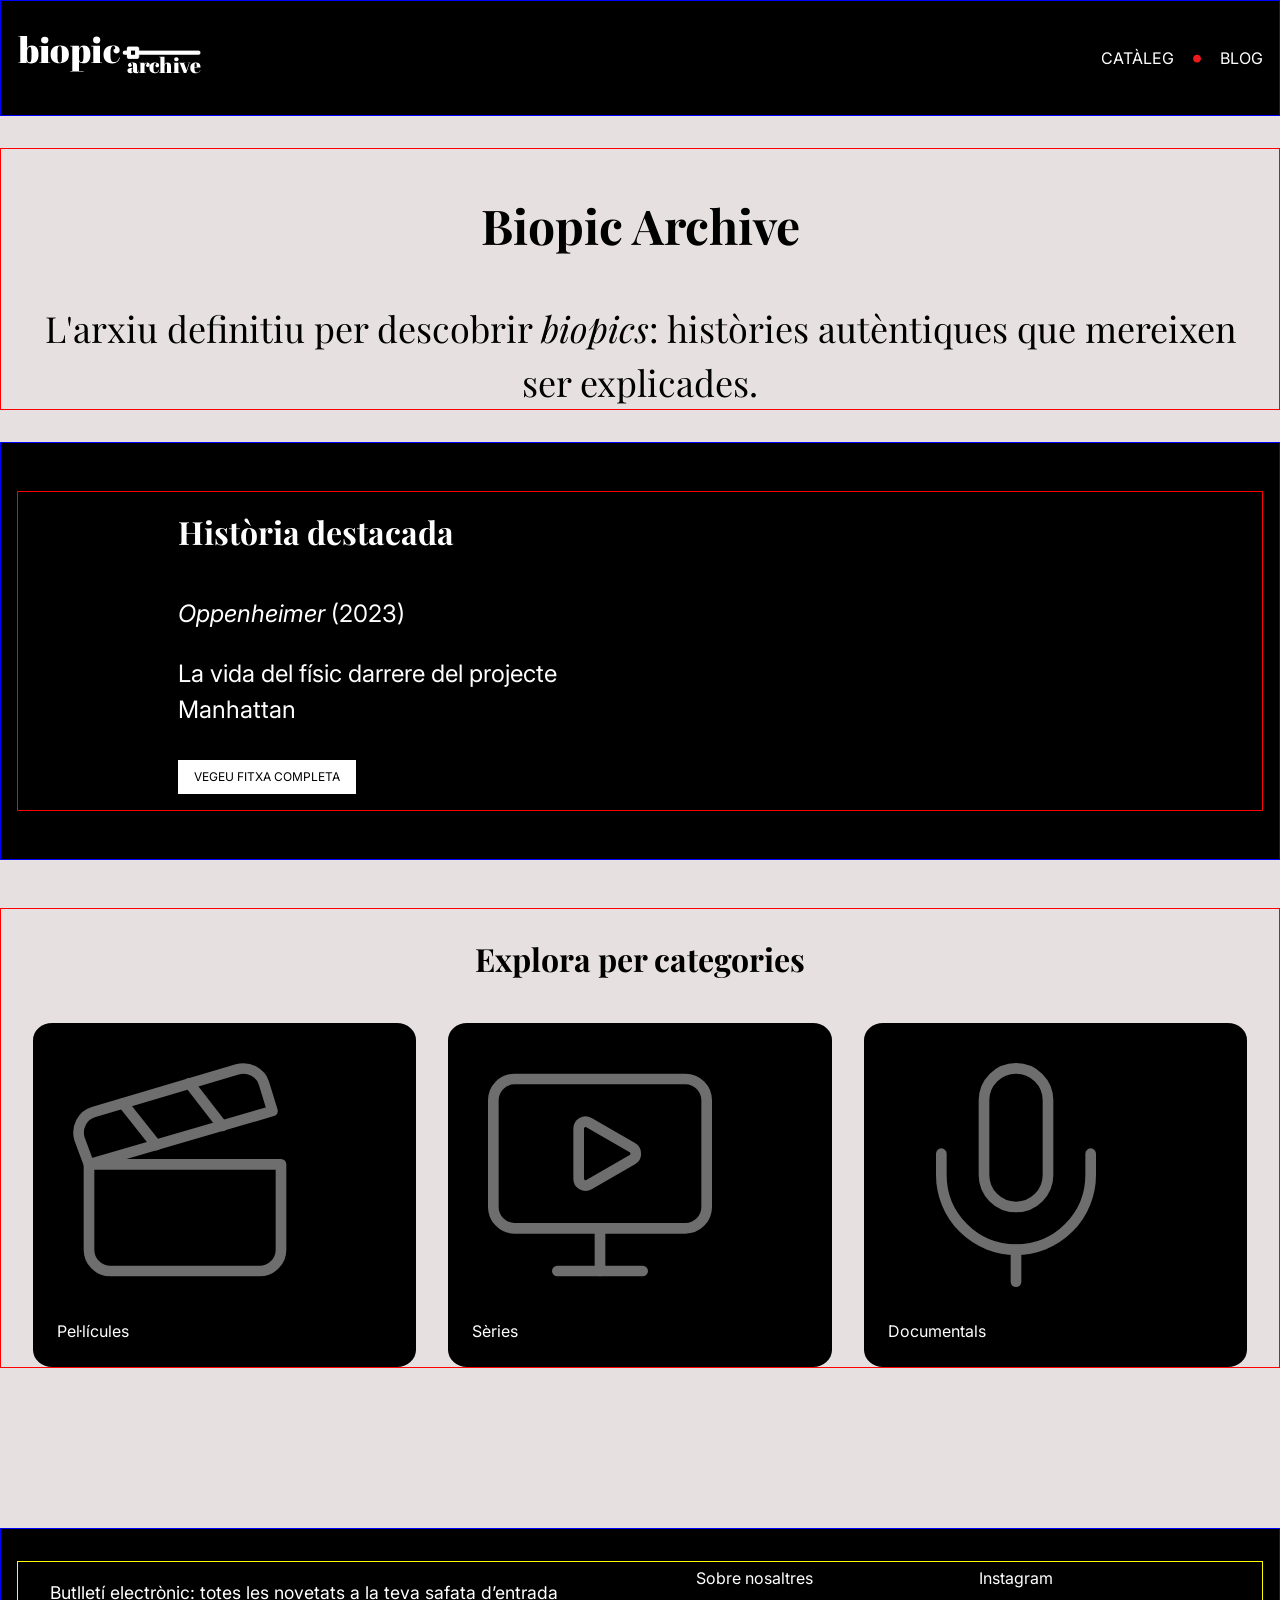
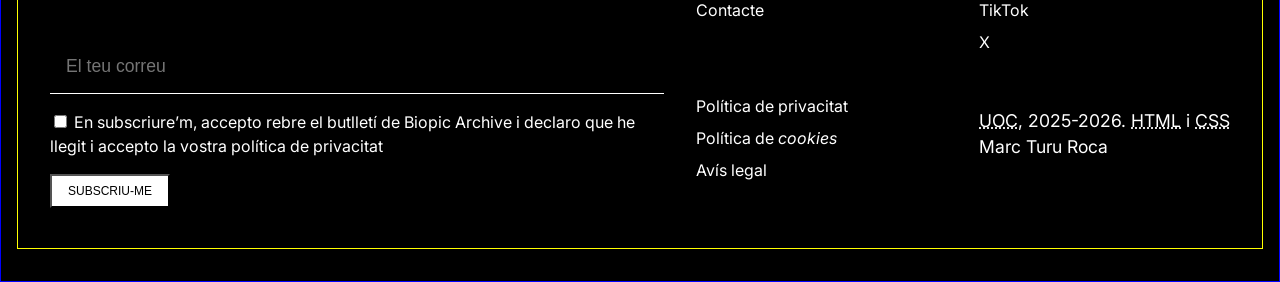
==== index.html @ 75874d53 "General styles & index.html 95% (+ adapted)" ====
<!DOCTYPE html>
<html lang="ca">
<head>
    <meta charset="UTF-8">
    <meta name="viewport" content="width=device-width, initial-scale=1.0">
    <meta name="description" content="Pàgina d'inici del projecte Descobrir.">
    <link rel="icon" type="image/png" href="img/favicon.png">
    <title>Biopic Archive - Index</title>

    <!-- Estils -->
    <link rel="stylesheet" href="css/estils.css">

    <!-- Fonts -->
    <link rel="preconnect" href="https://fonts.googleapis.com">
    <link rel="preconnect" href="https://fonts.gstatic.com" crossorigin>
    <link href="https://fonts.googleapis.com/css2?family=Inter:wght@400;700&family=Playfair+Display:wght@400;700&display=swap" rel="stylesheet">
</head>

<body class="index">
    
    <header class="site-header full-width">
        <div class="header-inner inner-wide">
            <a href="index.html" class="logo">
                <img src="img/logo-biopic-archive.svg" alt="Biopic Archive">
            </a>

            <nav class="main-nav">
                <ul>
                    <li><a href="cataleg.html">CATÀLEG</a></li>
                    <li><a href="blog.html">BLOG</a></li>
                </ul>
            </nav>
        </div>
    </header>

    <main>
        <section class="hero">
            <div class="inner">
                <h1>Biopic Archive</h1>
                <p class="hero-tagline"> L'arxiu definitiu per descobrir <i lang="en">biopics</i>: històries autèntiques que mereixen ser
                explicades.</p>
            </div>

        </section>

        <section class="featured-story full-width">
            <div class="featured-inner inner">
                <div class="featured-content">
                    <h2>Història destacada</h2>
                    <h3><cite>Oppenheimer</cite> (2023)</a></h3>
                    <p>La vida del físic darrere del projecte Manhattan</p>
                    <a href="" class="btn btn-white">VEGEU FITXA COMPLETA</a>
                </div>

                <div class="featured-media">
                    <iframe 
                        src="https://www.youtube.com/embed/bK6ldnjE3Y0?si=9AAUDyt5FOjlXlLU" 
                        title="YouTube video player" 
                        allow="accelerometer; autoplay; clipboard-write; encrypted-media; gyroscope; picture-in-picture; web-share" 
                        referrerpolicy="strict-origin-when-cross-origin" 
                        allowfullscreen>
                    </iframe>
                </div>
            </div>
        </section>

        <section class="categories">
            <div class="inner">
                <h2>Explora per categories</h2>

                <div class="categories-grid">
                    <div class="category-card">
                        <img src="img/icon-films.svg" alt="Icona Pel·lícules">
                        <a href="cataleg.html#films">Pel·lícules</a>
                    </div>
                    <div class="category-card">
                        <img src="img/icon-series.svg" alt="Icona Sèries">
                        <a href="cataleg.html#series">Sèries</a>
                    </div>
                    <div class="category-card">
                        <img src="img/icon-docs.svg" alt="Icona Documentals">
                        <a href="cataleg.html#documentals">Documentals</a>
                    </div>
                </div>
            </div>
        </section>
    </main>

    <footer class="site-footer full-width">
        <div class="footer-inner inner">
            <section class="newsletter">
                <p>Butlletí electrònic: totes les novetats a la teva safata d’entrada</p>
                
                <form action="#" method="post">
                    <label for="email" class="visually-hidden"></label>
                    <input type="email" id="email" name="email" placeholder="El teu correu">
                
                    <label class="privacy">
                        <input type="checkbox" required>
                        En subscriure’m, accepto rebre el butlletí de Biopic Archive i declaro que he llegit i accepto la vostra
                        <a href="">política de privacitat</a>
                    </label>
                    
                    <button type="submit" class="btn btn-white">SUBSCRIU-ME</button>
                </form>
            </section>

            <section class="footer-grid">
                <div class="footer-block">
                    <ul>
                        <li><a href="">Sobre nosaltres</a></li>
                        <li><a href="">Contacte</a></li>
                    </ul>
                </div>
                <div class="footer-block">
                    <ul>
                        <li><a href="">Política de privacitat</a></li>
                        <li><a href="">Política de <i lang="en">cookies</i></a></li>
                        <li><a href="">Avís legal</a></li>
                    </ul>
                </div>
                <div class="footer-block">
                    <ul>
                        <li><a href="">Instagram</a></li>
                        <li><a href="">TikTok</a></li>
                        <li><a href="">X</a></li>
                    </ul>
                </div>
                <div class="footer-block footer-credits">
                    <p>
                        <a href="https://www.uoc.edu/" target="_blank"> <abbr title="Universitat Oberta de Catalunya">UOC</abbr></a>, 2025-2026.
                            <abbr title="HyperText Markup Language">HTML</abbr> i <abbr title="Cascading Style Sheets">CSS</abbr>
                        </a><br>
                        Marc Turu Roca
                    </p> 
                </div>
            </section>
        </div>
    </footer>

</body>

</html>
---- css/estils.css ----
/* ----- Configuracions globals  ----- */
*,
*::before,
*::after {
    box-sizing: border-box;
}

/* Custom properties per les variables (amb noms descriptius en comptes de colors) */
:root {
    --color-principal: #000000;
    --color-textos-i-enllaços-sobre-fons-negre: #ffffff;
    --color-fons-body: #e7e0e0;
    --color-fons-textos-fitxa-i-figura-retratada: #c9c9c9;
    --color-hover-enllaços-header-i-footer: #ed1c1c;

    --font-family-playfair: 'Playfair Display', serif; /* Titulars i text de la primera secció d’index.html. */
    --font-family-inter: 'Inter', sans-serif; /* Resta de textos de les pàgines. */

    --font-weight-textos-regulars: 400;
    --font-weight-textos-negreta: 700;
}

/* ----- Redefinició d'etiquetes generals ja definides per HTML5 ----- */
body {
    margin: 0;
    padding: 0;
    font-weight: var(--font-weight-textos-regulars);
    font-family: var(--font-family-inter);
    color: var(--color-principal);
    background-color: var(--color-fons-body);
}

abbr {
    cursor: help;
}

h1 {
    font-size: 2rem;
}

h2 {
    font-size: 1.5rem;
}

h3 {
    font-size: 1rem;
    font-weight: var(--font-weight-textos-regulars);
}

h4 {
    font-size: 1rem;
}

p {
    font-size: 1.1rem;
}

/* ----- Contenidors i estils comuns (ja siguin dels 4 arxius o dels 3 - index.html ----- */
.full-width {
    border: 1px solid blue;
    width: 100%;
    line-height: 1.5;
}

.inner {
    border: 1px solid red;
    width: 100%;
    margin-right: auto;
    margin-left: auto;
    padding-right: 1rem;
    padding-left: 1rem;
    max-width: 1000px;
    line-height: 1.5;
}

.site-header {
    background-color: var(--color-principal);
    padding: 2rem 1rem;
}

.header-inner {
    display: flex;
    flex-direction: column;
    align-items: flex-start;
    padding: 0;
    margin: 0;
    gap: 0;
}

.main-nav ul {
    list-style: none;
    margin: 0;
    padding: 0;
    display: flex;
    gap: 0;
}

.main-nav ul li {
    position: relative;
    display: flex;
    align-items: center;
}

.main-nav ul li:not(:last-child)::after {
    content: "·";
    display: inline-block;
    color: var(--color-hover-enllaços-header-i-footer);
    font-size: 4rem;
    line-height: 0.75;
    margin: 0 1rem;

}

.site-footer {
    background-color: var(--color-principal);
    color: var(--color-textos-i-enllaços-sobre-fons-negre);
    padding: 2rem 1rem;
}

.footer-inner {
    display: grid;
    gap: 2rem;
}

.newsletter form {
    display: flex;
    flex-direction: column;
    gap: 1rem;
    padding-bottom: 2.5rem; 
}

.newsletter input[type="email"] {
    background: transparent;          
    border: none;                     
    border-bottom: 1px solid var(--color-textos-i-enllaços-sobre-fons-negre);   
    padding: 1rem 0 1rem 1rem;  
    font-size: 1.1rem;
    width: 100%;                      
    outline: none;                    
}

.newsletter button {
    align-self: flex-start;
    cursor: pointer;
}

.footer-grid {
    display: grid;
    gap: 2.5rem;
    list-style: none;
}

.footer-grid ul {
    list-style: none;
    margin: 0;
    padding: 0;
    gap: 1.5rem;
}

.footer-grid li {
    padding: 0.25rem 0;
}

.site-header a,
.site-footer a {
    color: var(--color-textos-i-enllaços-sobre-fons-negre);
    text-decoration: none;
}

.site-header a:hover,
.site-footer a:hover {
    color: var(--color-hover-enllaços-header-i-footer)
}

.btn {
    display: inline-block;
    text-decoration: none;
    padding: 0.5rem 1rem;
    font-size: 0.75rem;
}

.btn-white {
    background-color: var(--color-textos-i-enllaços-sobre-fons-negre);
    color: var(--color-principal);
}

.btn-black {
    background-color: var(--color-principal);
    color: var(--color-textos-i-enllaços-sobre-fons-negre);
}

.btn-transparent {
    background-color: transparent;
    color: var(--color-principal);
    border: 1px solid var(--color-principal);
}

.btn-white:hover,
.btn-black:hover,
.btn-transparent:hover {
    background-color: var(--color-hover-enllaços-header-i-footer);
}

/* ----- Estils específics d'index.html ----- */
/* Hero */
.hero h1,
.hero p {
    font-family: var(--font-family-playfair);
}

.hero {
    text-align: center;
    padding: 2rem 0;
}

.hero .inner {
    display: flex;
    flex-direction: column;
    align-items: center;
}

.hero-tagline {
    max-width: 100rem;
    font-size: 1.2rem;
}

/* Història destacada */
.featured-story {
    background-color: var(--color-principal);
    color: var(--color-textos-i-enllaços-sobre-fons-negre);
    padding: 3rem 1rem;
}

.featured-inner {
    display: grid;
    gap: 2rem;
}

.featured-content h2 {
    font-family: var(--font-family-playfair);
    margin: 0 0 2.5rem 0;
}

.featured-content p {
    font-size: 1rem;
    margin-bottom: 2rem;
}

.featured-media iframe {
    width: 100%;
    aspect-ratio: 16 / 9;
    border: 0;
}

/* Categories */
.categories {
    padding: 3rem 0 10rem 0;
}

.categories h2 {
    font-family: var(--font-family-playfair);
    text-align: center;
    margin-bottom: 2.5rem;
}
.categories-grid {
    display: grid;
    gap: 2rem;
}

.category-card {
    background-color: var(--color-principal);
    color: var(--color-textos-i-enllaços-sobre-fons-negre);
    padding: 1.5rem;
    display: flex;
    flex-direction: column;
    align-items: flex-start;
    gap: 1rem;
    border-radius: 5%;
}

.category-card a {
    color: var(--color-textos-i-enllaços-sobre-fons-negre);
    text-decoration: none;
}
.category-card a:hover {
    color: var(--color-hover-enllaços-header-i-footer)
}

/* ----- Tablet  ----- */
@media (min-width: 768px) {
    h1 {
        font-size: 3rem;
    }

    h2 {
        font-size: 2rem;
    }

    .hero-tagline {
        font-size: 1.25rem;
    }

    .categories-grid {
        grid-template-columns: repeat(3, 1fr);
    }

    .header-inner { /* Elements del header en fila */
        flex-direction: row;
        align-items: center;
        justify-content: space-between;
    }

    .footer-grid {
        grid-template-columns: repeat(2, 1fr);
        gap: 2rem;
    }

    .footer-grid .footer-block:nth-child(1) { grid-column: 1; grid-row: 1; } 
    .footer-grid .footer-block:nth-child(2) { grid-column: 1; grid-row: 2; } 
    .footer-grid .footer-block:nth-child(3) { grid-column: 2; grid-row: 1; }
    .footer-grid .footer-block:nth-child(4) { grid-column: 2; grid-row: 2; }
}

/* ----- Desktop  ----- */
@media (min-width: 1024px) {
    h3 {
        font-size: 1.5rem;
    }

    .inner {
        max-width: 1000px; /* Fitxa i blog */
        margin: 0 auto;
    }

    .inner {
        max-width: none;
        padding: 0 2rem;
    }

    .hero-tagline {
        max-width: 100rem;
        margin: 0 auto;
        font-size: 2.25rem;
    }

    .featured-inner {
        padding: 1rem 10rem;
    }
    
    .featured-inner {
        grid-template-columns: 1fr 1fr;
        align-items: start;
    }

    .featured-content p {
        font-size: 1.5rem;
    }

    .featured-media {
        align-self: center;
    }

    .footer-inner {
        grid-template-columns: auto auto;
        justify-content: space-between;
        align-items: start;
        border: 1px solid yellow;
    }
}
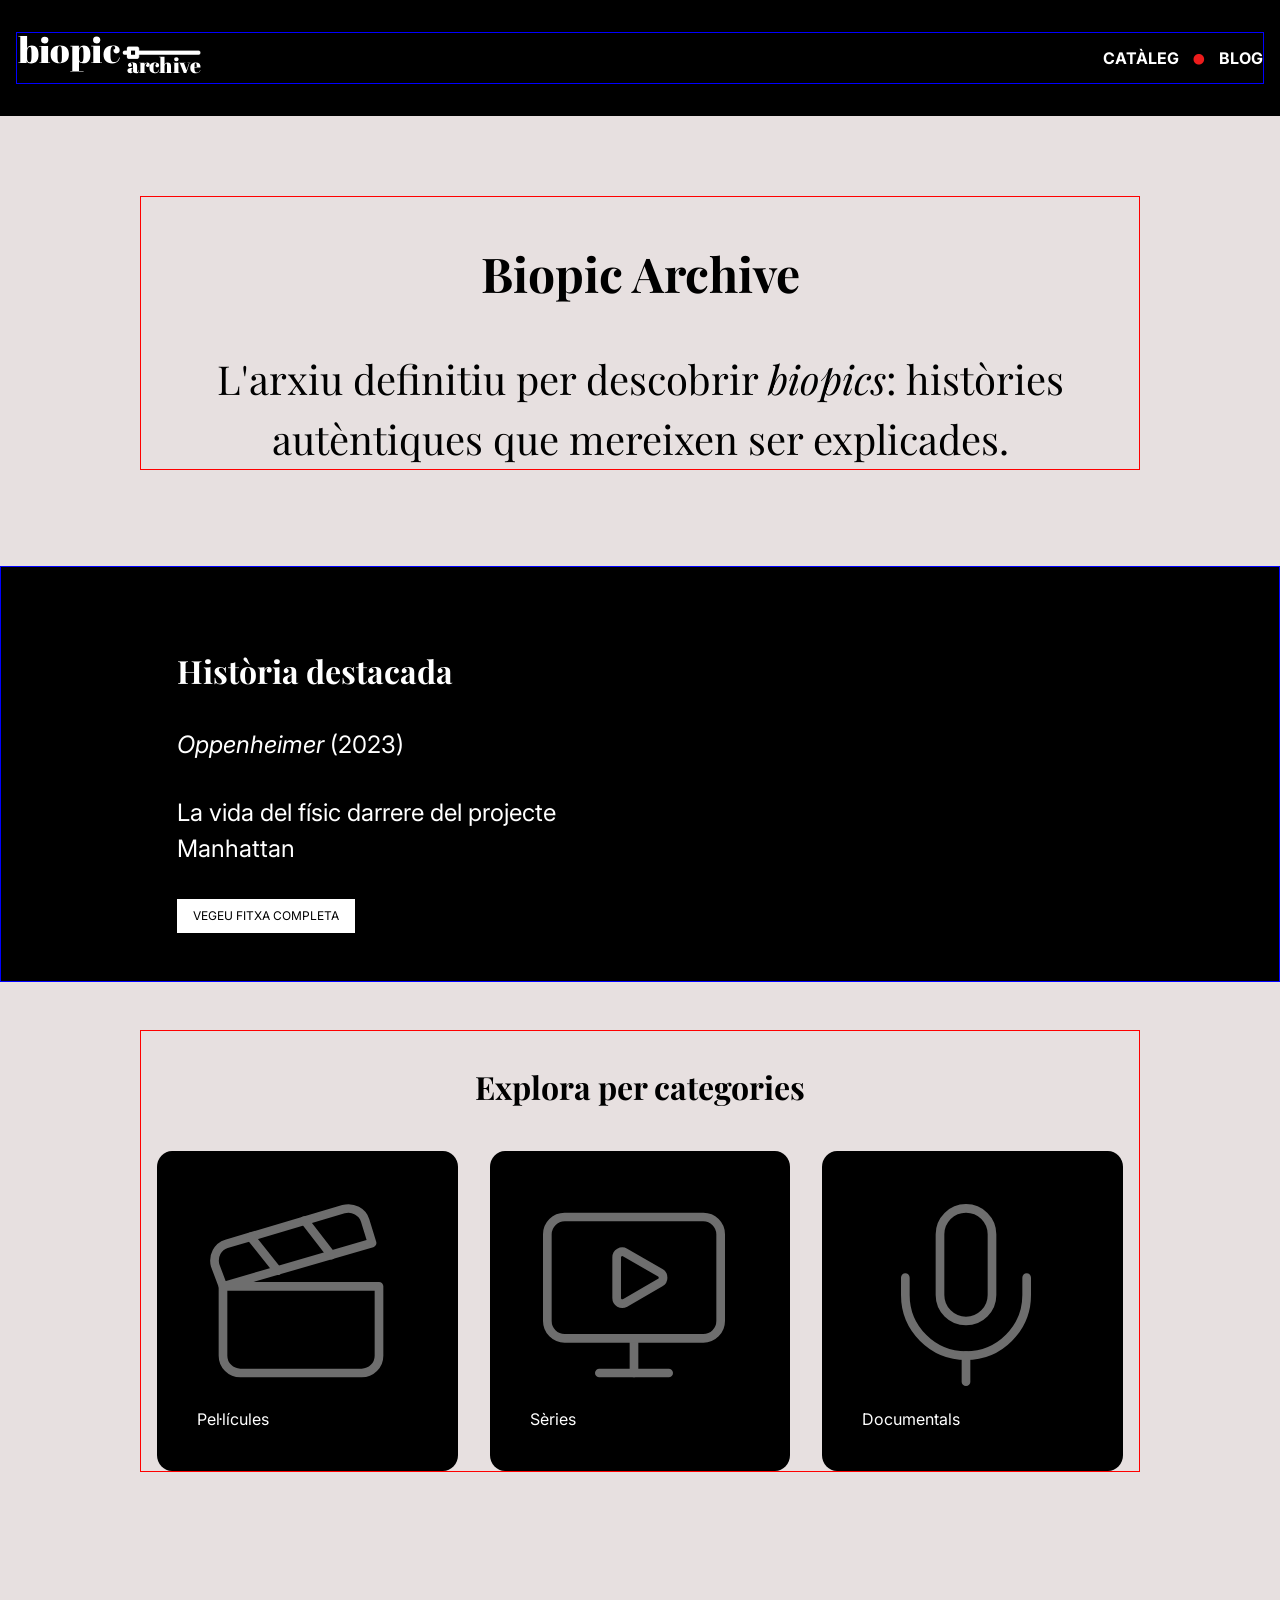
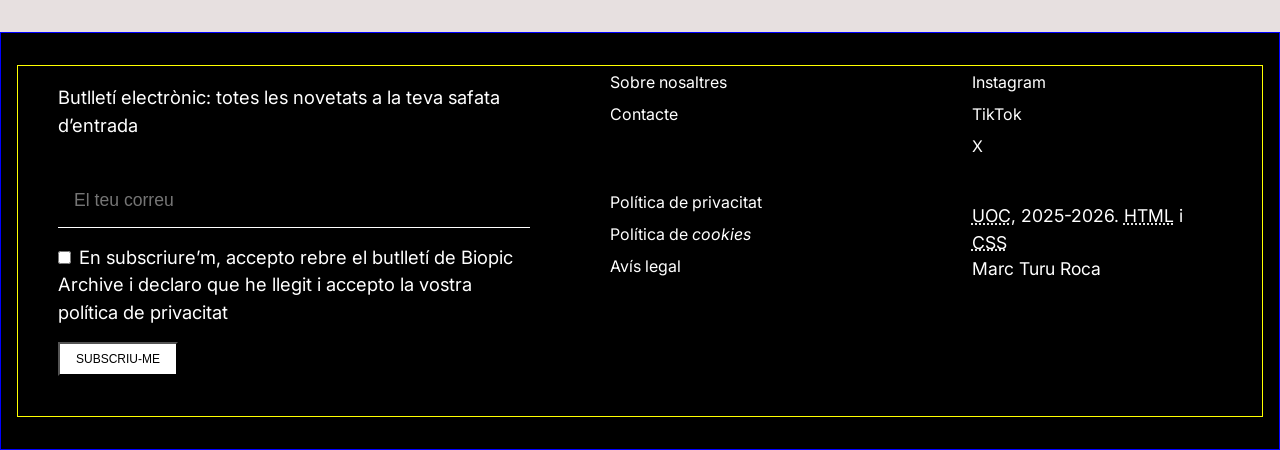
==== commit 84db5a12: "cataleg.html 75%. Needs adaptation to tablet & desktop" ====
--- a/index.html
+++ b/index.html
@@ -16,10 +16,11 @@
     <link href="https://fonts.googleapis.com/css2?family=Inter:wght@400;700&family=Playfair+Display:wght@400;700&display=swap" rel="stylesheet">
 </head>
 
-<body class="index">
+<body>
     
-    <header class="site-header full-width">
-        <div class="header-inner inner-wide">
+    <!-- Header comú -->
+    <header class="site-header">
+        <div class="header-inner full-width">
             <a href="index.html" class="logo">
                 <img src="img/logo-biopic-archive.svg" alt="Biopic Archive">
             </a>
@@ -33,21 +34,22 @@
         </div>
     </header>
 
+    <!-- Contenidor main -->
     <main>
         <section class="hero">
             <div class="inner">
                 <h1>Biopic Archive</h1>
-                <p class="hero-tagline"> L'arxiu definitiu per descobrir <i lang="en">biopics</i>: històries autèntiques que mereixen ser
-                explicades.</p>
+                <h2 class="hero-tagline"> L'arxiu definitiu per descobrir <i lang="en">biopics</i>: històries autèntiques que mereixen ser
+                explicades.</h2>
             </div>
 
         </section>
 
         <section class="featured-story full-width">
-            <div class="featured-inner inner">
+            <div class="featured-inner">
                 <div class="featured-content">
-                    <h2>Història destacada</h2>
-                    <h3><cite>Oppenheimer</cite> (2023)</a></h3>
+                    <h3>Història destacada</h3>
+                    <h4><cite>Oppenheimer</cite> (2023)</a></h4>
                     <p>La vida del físic darrere del projecte Manhattan</p>
                     <a href="" class="btn btn-white">VEGEU FITXA COMPLETA</a>
                 </div>
@@ -66,7 +68,7 @@
 
         <section class="categories">
             <div class="inner">
-                <h2>Explora per categories</h2>
+                <h3>Explora per categories</h3>
 
                 <div class="categories-grid">
                     <div class="category-card">
@@ -86,8 +88,9 @@
         </section>
     </main>
 
+    <!-- Footer comú -->
     <footer class="site-footer full-width">
-        <div class="footer-inner inner">
+        <div class="footer-inner">
             <section class="newsletter">
                 <p>Butlletí electrònic: totes les novetats a la teva safata d’entrada</p>
                 
--- a/css/estils.css
+++ b/css/estils.css
@@ -35,20 +35,24 @@
 }
 
 h1 {
-    font-size: 2rem;
+    font-size: 2.25rem;
+    font-family: var(--font-family-playfair);
 }
 
 h2 {
     font-size: 1.5rem;
+    font-family: var(--font-family-playfair);
 }
 
 h3 {
+    font-size: 1.5rem;
+    font-family: var(--font-family-playfair);
+    font-weight: var(--font-weight-textos-negreta);
+}
+
+h4 {
     font-size: 1rem;
     font-weight: var(--font-weight-textos-regulars);
-}
-
-h4 {
-    font-size: 1rem;
 }
 
 p {
@@ -59,6 +63,7 @@
 .full-width {
     border: 1px solid blue;
     width: 100%;
+    padding: 0 1rem;
     line-height: 1.5;
 }
 
@@ -99,6 +104,7 @@
     position: relative;
     display: flex;
     align-items: center;
+    font-weight: var(--font-weight-textos-negreta);
 }
 
 .main-nav ul li:not(:last-child)::after {
@@ -107,7 +113,7 @@
     color: var(--color-hover-enllaços-header-i-footer);
     font-size: 4rem;
     line-height: 0.75;
-    margin: 0 1rem;
+    margin: 0 0.75rem;
 
 }
 
@@ -139,9 +145,21 @@
     outline: none;                    
 }
 
+.newsletter .privacy input[type="checkbox"] {
+    margin-left: 0;
+}
+
 .newsletter button {
     align-self: flex-start;
     cursor: pointer;
+}
+
+.newsletter p {
+    font-size: 1.15rem;
+}
+
+.newsletter .privacy {
+    font-size: 0.95rem;
 }
 
 .footer-grid {
@@ -203,7 +221,6 @@
 
 /* ----- Estils específics d'index.html ----- */
 /* Hero */
-.hero h1,
 .hero p {
     font-family: var(--font-family-playfair);
 }
@@ -221,7 +238,8 @@
 
 .hero-tagline {
     max-width: 100rem;
-    font-size: 1.2rem;
+    font-size: 1.23rem;
+    font-weight: var(--font-weight-textos-regulars);
 }
 
 /* Història destacada */
@@ -237,12 +255,11 @@
 }
 
 .featured-content h2 {
-    font-family: var(--font-family-playfair);
     margin: 0 0 2.5rem 0;
 }
 
 .featured-content p {
-    font-size: 1rem;
+    font-size: 0.95rem;
     margin-bottom: 2rem;
 }
 
@@ -257,8 +274,7 @@
     padding: 3rem 0 10rem 0;
 }
 
-.categories h2 {
-    font-family: var(--font-family-playfair);
+.categories h3 {
     text-align: center;
     margin-bottom: 2.5rem;
 }
@@ -270,12 +286,12 @@
 .category-card {
     background-color: var(--color-principal);
     color: var(--color-textos-i-enllaços-sobre-fons-negre);
-    padding: 1.5rem;
+    padding: 2.5rem;
     display: flex;
     flex-direction: column;
     align-items: flex-start;
-    gap: 1rem;
     border-radius: 5%;
+    gap: 0.5rem;
 }
 
 .category-card a {
@@ -284,6 +300,125 @@
 }
 .category-card a:hover {
     color: var(--color-hover-enllaços-header-i-footer)
+}
+
+/* ----- Estils específics de cataleg.html ----- */
+.inner-nav ul {
+    list-style: none;
+    margin: 0;
+    padding: 0 0 2rem 0;
+    display: flex;
+    flex-direction: column;
+}
+
+.inner-nav ul li {
+    border-bottom: 1px solid var(--color-principal);
+}
+
+.inner-nav a {
+    display: inline-block;
+    color: var(--color-principal);
+    font-weight: var(--font-weight-textos-negreta);
+    font-size: 0.8rem;
+    text-decoration: none;
+    padding: 0.5rem 0;
+}
+
+.inner-nav a:hover {
+    color: var(--color-hover-enllaços-header-i-footer);
+}
+
+.search-form {
+    position: relative;
+}
+
+.search-form input {
+    width: 100%;
+    padding: 0.5rem 2.5rem 0.5rem 0.5rem;
+    border: 1px solid var(--color-principal);
+}
+
+.search-form img {
+    position: absolute;
+    right: 0.25rem;
+    top: 50%;
+    transform: translateY(-50%);
+    width: 1.5rem;
+    height: 1.5rem;
+    pointer-events: none; 
+}
+
+.item-card {
+    display: flex;
+    flex-direction: row; 
+    margin-bottom: 2rem;
+}
+
+.item-left,
+.item-right {
+    flex: 0 0 50%;
+    min-width: 0;
+}
+
+.item-left {
+    background-color: var(--color-principal);
+    color: var(--color-textos-i-enllaços-sobre-fons-negre);
+    padding: 0.75rem;
+    display: flex;
+    flex-direction: column;
+    justify-content: flex-start;
+    align-items: flex-start;
+}
+
+.item-right {
+    background-color: var(--color-textos-i-enllaços-sobre-fons-negre);
+    padding: 1rem;
+    display: flex;
+    flex-direction: column;
+    justify-content: center;
+    align-items: center;
+}
+
+.item-right figure {
+    width: 100%;
+    max-width: 100%;
+    margin: 0;
+    display: flex;
+    flex-direction: column;
+    align-items: center;
+}
+
+.item-right img {
+    max-width: 100%;
+    border-radius: 50%;
+    border: 1px solid var(--color-fons-textos-fitxa-i-figura-retratada);
+    object-fit: cover;
+}
+
+.item-right figcaption {
+    text-align: center;
+    margin: 1rem 0;
+    font-size: 0.75rem;
+}
+
+.name {
+    font-family: var(--font-family-playfair);
+    font-weight: var(--font-weight-textos-negreta);
+    font-size: 1.22rem;
+    line-height: 1.2;
+    margin: 0;
+    padding: 0;
+}
+
+.category-action {
+    display: flex;
+    justify-content: flex-end;
+    margin-top: 3rem;
+    margin-bottom: 1rem;
+}
+
+#documentals .category-action {
+    margin-bottom: 10rem;
 }
 
 /* ----- Tablet  ----- */
@@ -292,16 +427,12 @@
         font-size: 3rem;
     }
 
-    h2 {
-        font-size: 2rem;
-    }
-
     .hero-tagline {
         font-size: 1.25rem;
     }
 
-    .categories-grid {
-        grid-template-columns: repeat(3, 1fr);
+    h3 {
+        font-size: 2rem;
     }
 
     .header-inner { /* Elements del header en fila */
@@ -310,9 +441,18 @@
         justify-content: space-between;
     }
 
+    .categories-grid {
+        grid-template-columns: repeat(3, 1fr);
+    }
+
+    .category-card img {
+        width: 9rem;
+    }
+
     .footer-grid {
         grid-template-columns: repeat(2, 1fr);
         gap: 2rem;
+        column-gap: 15rem;
     }
 
     .footer-grid .footer-block:nth-child(1) { grid-column: 1; grid-row: 1; } 
@@ -321,9 +461,10 @@
     .footer-grid .footer-block:nth-child(4) { grid-column: 2; grid-row: 2; }
 }
 
+
 /* ----- Desktop  ----- */
 @media (min-width: 1024px) {
-    h3 {
+    h4 {
         font-size: 1.5rem;
     }
 
@@ -332,32 +473,33 @@
         margin: 0 auto;
     }
 
-    .inner {
-        max-width: none;
-        padding: 0 2rem;
+    .hero {
+        padding: 5rem 0 6rem 0;
     }
 
     .hero-tagline {
         max-width: 100rem;
         margin: 0 auto;
-        font-size: 2.25rem;
+        font-size: 2.5rem;
+    }
+
+    .featured-story {
+        padding: 3rem 1rem;
     }
 
     .featured-inner {
-        padding: 1rem 10rem;
-    }
-    
-    .featured-inner {
-        grid-template-columns: 1fr 1fr;
-        align-items: start;
+        display: grid;
+        grid-template-columns: 1.5fr 2fr; 
+        padding: 0 10rem;
+        margin: 0 auto; 
     }
 
     .featured-content p {
         font-size: 1.5rem;
     }
 
-    .featured-media {
-        align-self: center;
+    .category-card img {
+        width: 13rem;
     }
 
     .footer-inner {
@@ -365,5 +507,16 @@
         justify-content: space-between;
         align-items: start;
         border: 1px solid yellow;
+        gap: 5rem;
+        padding: 0 2.5rem;
+    }
+
+    .newsletter .privacy {
+        font-size: 1.15rem;
+    }
+
+    .footer-grid {
+        column-gap: 7rem;
+        row-gap: 1.5rem;
     }
 }
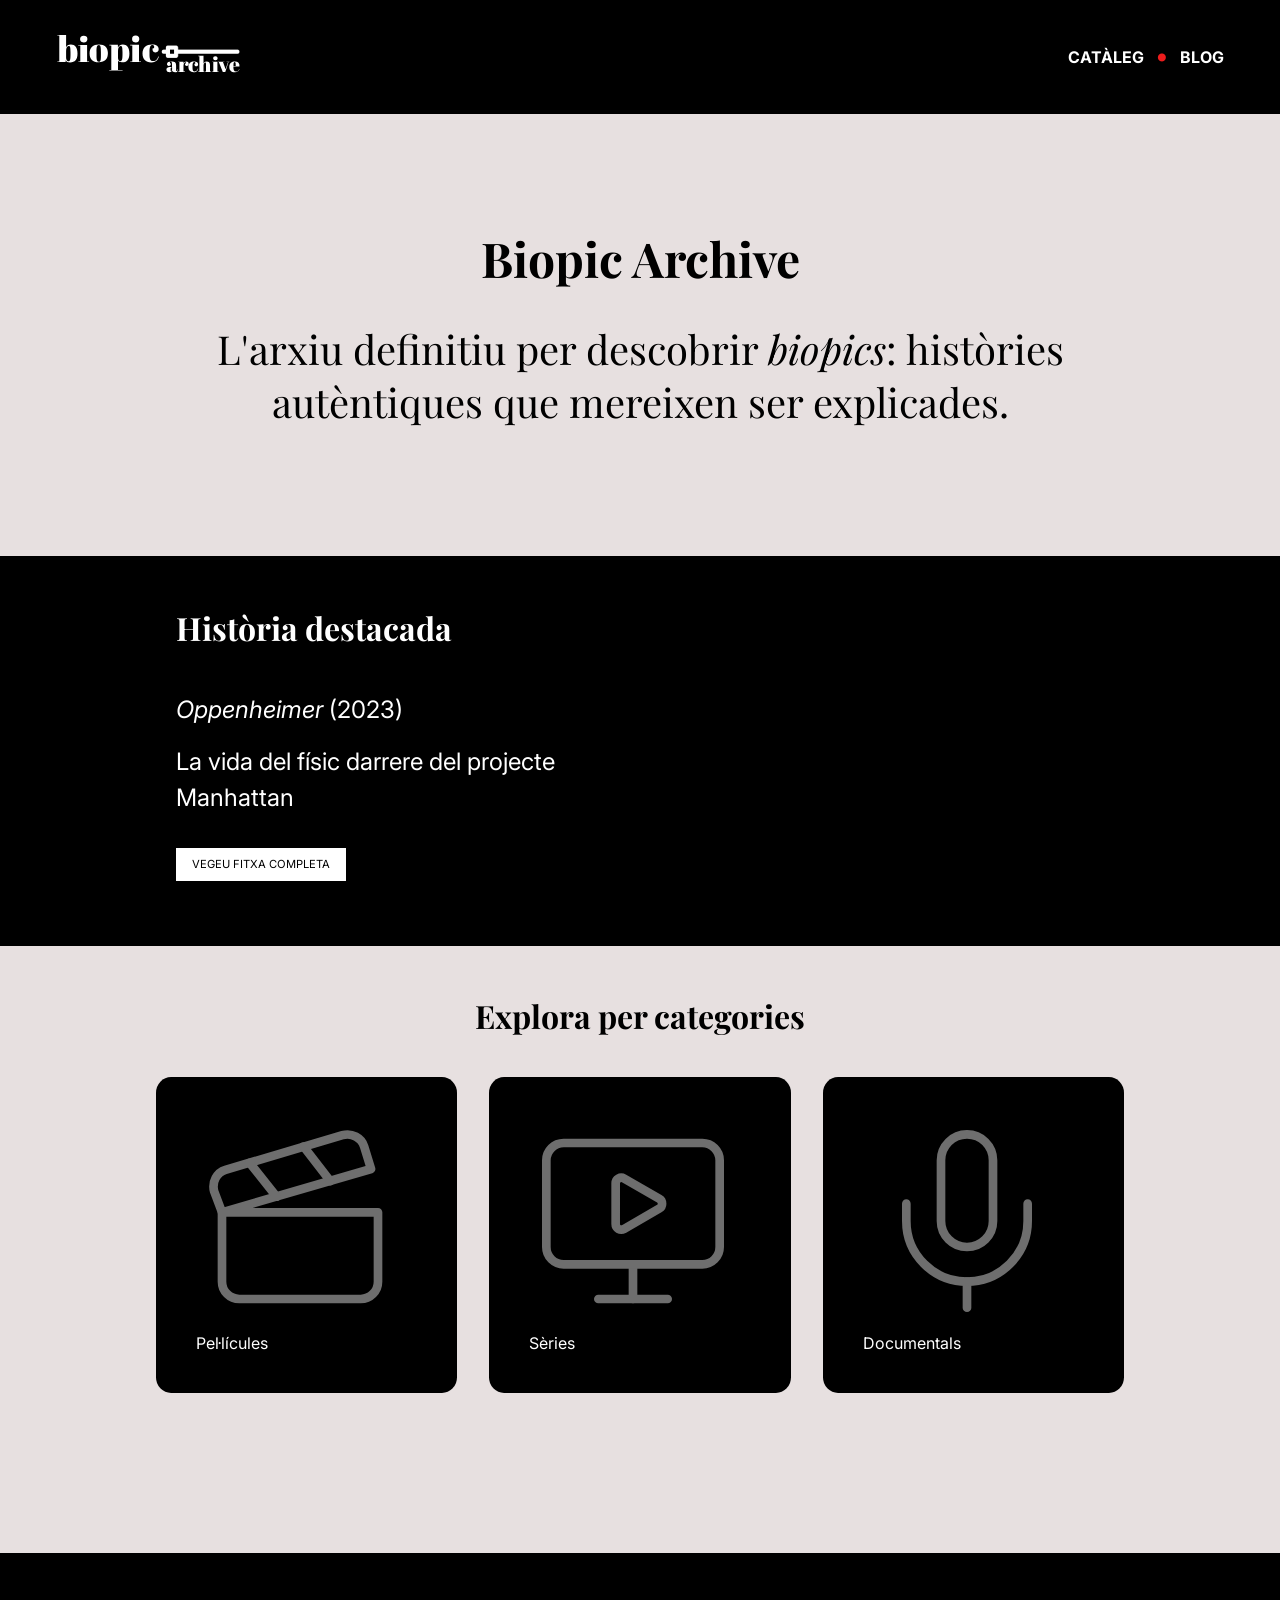
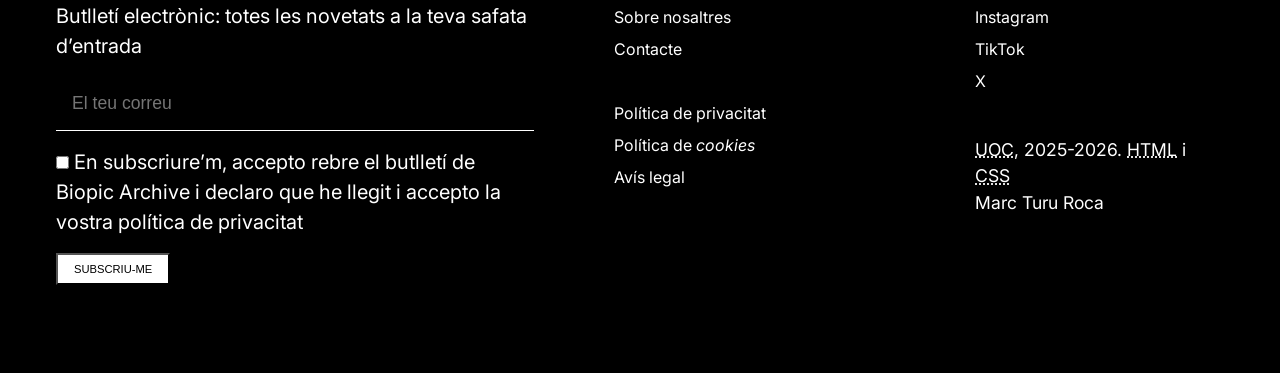
==== commit c4cb81d0: "PAC3 100% done" ====
--- a/index.html
+++ b/index.html
@@ -3,7 +3,7 @@
 <head>
     <meta charset="UTF-8">
     <meta name="viewport" content="width=device-width, initial-scale=1.0">
-    <meta name="description" content="Pàgina d'inici del projecte Descobrir.">
+    <meta name="description" content="Pàgina d'inici del Biopic Archive.">
     <link rel="icon" type="image/png" href="img/favicon.png">
     <title>Biopic Archive - Index</title>
 
@@ -13,14 +13,14 @@
     <!-- Fonts -->
     <link rel="preconnect" href="https://fonts.googleapis.com">
     <link rel="preconnect" href="https://fonts.gstatic.com" crossorigin>
-    <link href="https://fonts.googleapis.com/css2?family=Inter:wght@400;700&family=Playfair+Display:wght@400;700&display=swap" rel="stylesheet">
+    <link href="https://fonts.googleapis.com/css2?family=Inter:ital,opsz,wght@0,14..32,100..900;1,14..32,100..900&family=Playfair+Display:ital,wght@0,400..900;1,400..900&display=swap" rel="stylesheet">
 </head>
 
 <body>
     
     <!-- Header comú -->
-    <header class="site-header">
-        <div class="header-inner full-width">
+    <header class="site-header full-width">
+        <div class="header-inner">
             <a href="index.html" class="logo">
                 <img src="img/logo-biopic-archive.svg" alt="Biopic Archive">
             </a>
@@ -42,16 +42,15 @@
                 <h2 class="hero-tagline"> L'arxiu definitiu per descobrir <i lang="en">biopics</i>: històries autèntiques que mereixen ser
                 explicades.</h2>
             </div>
-
         </section>
 
         <section class="featured-story full-width">
             <div class="featured-inner">
                 <div class="featured-content">
                     <h3>Història destacada</h3>
-                    <h4><cite>Oppenheimer</cite> (2023)</a></h4>
+                    <h4><cite>Oppenheimer</cite> (2023)</h4>
                     <p>La vida del físic darrere del projecte Manhattan</p>
-                    <a href="" class="btn btn-white">VEGEU FITXA COMPLETA</a>
+                    <a href="#" class="btn btn-white">VEGEU FITXA COMPLETA</a>
                 </div>
 
                 <div class="featured-media">
@@ -73,7 +72,7 @@
                 <div class="categories-grid">
                     <div class="category-card">
                         <img src="img/icon-films.svg" alt="Icona Pel·lícules">
-                        <a href="cataleg.html#films">Pel·lícules</a>
+                        <a href="cataleg.html#pelicules">Pel·lícules</a>
                     </div>
                     <div class="category-card">
                         <img src="img/icon-series.svg" alt="Icona Sèries">
@@ -91,53 +90,52 @@
     <!-- Footer comú -->
     <footer class="site-footer full-width">
         <div class="footer-inner">
-            <section class="newsletter">
+            <div class="newsletter">
                 <p>Butlletí electrònic: totes les novetats a la teva safata d’entrada</p>
                 
                 <form action="#" method="post">
                     <label for="email" class="visually-hidden"></label>
-                    <input type="email" id="email" name="email" placeholder="El teu correu">
+                    <input type="email" id="email" name="email" placeholder="El teu correu" required>
                 
                     <label class="privacy">
                         <input type="checkbox" required>
                         En subscriure’m, accepto rebre el butlletí de Biopic Archive i declaro que he llegit i accepto la vostra
-                        <a href="">política de privacitat</a>
+                        <a href="#">política de privacitat</a>
                     </label>
                     
                     <button type="submit" class="btn btn-white">SUBSCRIU-ME</button>
                 </form>
-            </section>
+            </div>
 
-            <section class="footer-grid">
+            <div class="footer-grid">
                 <div class="footer-block">
                     <ul>
-                        <li><a href="">Sobre nosaltres</a></li>
-                        <li><a href="">Contacte</a></li>
+                        <li><a href="#">Sobre nosaltres</a></li>
+                        <li><a href="#">Contacte</a></li>
                     </ul>
                 </div>
                 <div class="footer-block">
                     <ul>
-                        <li><a href="">Política de privacitat</a></li>
-                        <li><a href="">Política de <i lang="en">cookies</i></a></li>
-                        <li><a href="">Avís legal</a></li>
+                        <li><a href="#">Política de privacitat</a></li>
+                        <li><a href="#">Política de <i lang="en">cookies</i></a></li>
+                        <li><a href="#">Avís legal</a></li>
                     </ul>
                 </div>
                 <div class="footer-block">
                     <ul>
-                        <li><a href="">Instagram</a></li>
-                        <li><a href="">TikTok</a></li>
-                        <li><a href="">X</a></li>
+                        <li><a href="#">Instagram</a></li>
+                        <li><a href="#">TikTok</a></li>
+                        <li><a href="#">X</a></li>
                     </ul>
                 </div>
                 <div class="footer-block footer-credits">
                     <p>
                         <a href="https://www.uoc.edu/" target="_blank"> <abbr title="Universitat Oberta de Catalunya">UOC</abbr></a>, 2025-2026.
-                            <abbr title="HyperText Markup Language">HTML</abbr> i <abbr title="Cascading Style Sheets">CSS</abbr>
-                        </a><br>
+                            <abbr title="HyperText Markup Language">HTML</abbr> i <abbr title="Cascading Style Sheets">CSS</abbr><br>
                         Marc Turu Roca
                     </p> 
                 </div>
-            </section>
+            </div>
         </div>
     </footer>
 
--- a/css/estils.css
+++ b/css/estils.css
@@ -1,4 +1,8 @@
-/* ----- Configuracions globals  ----- */
+/* ----- Reset i configuracions globals  ----- */
+* {
+    margin: 0;
+    padding: 0;
+}
 *,
 *::before,
 *::after {
@@ -37,6 +41,7 @@
 h1 {
     font-size: 2.25rem;
     font-family: var(--font-family-playfair);
+    margin: 0;
 }
 
 h2 {
@@ -45,7 +50,7 @@
 }
 
 h3 {
-    font-size: 1.5rem;
+    font-size: 1.4rem;
     font-family: var(--font-family-playfair);
     font-weight: var(--font-weight-textos-negreta);
 }
@@ -59,37 +64,32 @@
     font-size: 1.1rem;
 }
 
-/* ----- Contenidors i estils comuns (ja siguin dels 4 arxius o dels 3 - index.html ----- */
+/* ----- Contenidors i estils comuns ----- */
 .full-width {
-    border: 1px solid blue;
     width: 100%;
-    padding: 0 1rem;
+    padding-left: 1rem;
+    padding-right: 1rem;
     line-height: 1.5;
 }
 
 .inner {
-    border: 1px solid red;
-    width: 100%;
-    margin-right: auto;
-    margin-left: auto;
+    max-width: none;
+    padding-left: 1rem;
     padding-right: 1rem;
-    padding-left: 1rem;
-    max-width: 1000px;
-    line-height: 1.5;
+    margin: 0;
 }
 
 .site-header {
     background-color: var(--color-principal);
-    padding: 2rem 1rem;
+    padding-top: 2rem;
+    padding-bottom: 2rem;
 }
 
 .header-inner {
     display: flex;
     flex-direction: column;
     align-items: flex-start;
-    padding: 0;
-    margin: 0;
-    gap: 0;
+    gap: 1rem;
 }
 
 .main-nav ul {
@@ -111,7 +111,7 @@
     content: "·";
     display: inline-block;
     color: var(--color-hover-enllaços-header-i-footer);
-    font-size: 4rem;
+    font-size: 3rem;
     line-height: 0.75;
     margin: 0 0.75rem;
 
@@ -120,7 +120,8 @@
 .site-footer {
     background-color: var(--color-principal);
     color: var(--color-textos-i-enllaços-sobre-fons-negre);
-    padding: 2rem 1rem;
+    padding-top: 3rem;
+    padding-bottom: 3rem;
 }
 
 .footer-inner {
@@ -155,11 +156,11 @@
 }
 
 .newsletter p {
-    font-size: 1.15rem;
+    font-size: 1.25rem;
 }
 
 .newsletter .privacy {
-    font-size: 0.95rem;
+    font-size: 1rem;
 }
 
 .footer-grid {
@@ -194,7 +195,7 @@
     display: inline-block;
     text-decoration: none;
     padding: 0.5rem 1rem;
-    font-size: 0.75rem;
+    font-size: 0.7rem;
 }
 
 .btn-white {
@@ -211,6 +212,7 @@
     background-color: transparent;
     color: var(--color-principal);
     border: 1px solid var(--color-principal);
+    padding: 0.5rem 0.25rem;
 }
 
 .btn-white:hover,
@@ -220,33 +222,34 @@
 }
 
 /* ----- Estils específics d'index.html ----- */
-/* Hero */
 .hero p {
     font-family: var(--font-family-playfair);
 }
 
 .hero {
     text-align: center;
-    padding: 2rem 0;
+    padding-top: 3rem;
+    padding-bottom: 2rem;
 }
 
 .hero .inner {
     display: flex;
     flex-direction: column;
     align-items: center;
+    gap: 2rem;
 }
 
 .hero-tagline {
     max-width: 100rem;
-    font-size: 1.23rem;
+    font-size: 1.3rem;
     font-weight: var(--font-weight-textos-regulars);
 }
 
-/* Història destacada */
 .featured-story {
     background-color: var(--color-principal);
     color: var(--color-textos-i-enllaços-sobre-fons-negre);
-    padding: 3rem 1rem;
+    padding-top: 3.5rem;
+    padding-bottom: 3.5rem;
 }
 
 .featured-inner {
@@ -254,8 +257,12 @@
     gap: 2rem;
 }
 
-.featured-content h2 {
-    margin: 0 0 2.5rem 0;
+.featured-content h3 {
+    margin-bottom: 2.5rem;
+}
+
+.featured-content h4 {
+    margin-bottom: 1rem;
 }
 
 .featured-content p {
@@ -269,9 +276,9 @@
     border: 0;
 }
 
-/* Categories */
 .categories {
-    padding: 3rem 0 10rem 0;
+    padding-top: 3rem;
+    padding-bottom: 10rem
 }
 
 .categories h3 {
@@ -298,6 +305,7 @@
     color: var(--color-textos-i-enllaços-sobre-fons-negre);
     text-decoration: none;
 }
+
 .category-card a:hover {
     color: var(--color-hover-enllaços-header-i-footer)
 }
@@ -326,6 +334,10 @@
 
 .inner-nav a:hover {
     color: var(--color-hover-enllaços-header-i-footer);
+}
+
+.main-cataleg h1.hero {
+    padding-bottom: 4rem;
 }
 
 .search-form {
@@ -348,6 +360,10 @@
     pointer-events: none; 
 }
 
+.category-section h2 {
+    margin: 2rem 0;
+}
+
 .item-card {
     display: flex;
     flex-direction: row; 
@@ -363,11 +379,25 @@
 .item-left {
     background-color: var(--color-principal);
     color: var(--color-textos-i-enllaços-sobre-fons-negre);
-    padding: 0.75rem;
+    padding: 1rem;
+    gap: 1rem;
     display: flex;
     flex-direction: column;
     justify-content: flex-start;
     align-items: flex-start;
+}
+
+.name {
+    font-family: var(--font-family-playfair);
+    font-weight: var(--font-weight-textos-negreta);
+    font-size: 1.25rem;
+    line-height: 1.2;
+    margin: 0;
+    padding: 0;
+}
+
+.item-left a {
+    margin-top: 1rem;
 }
 
 .item-right {
@@ -391,23 +421,14 @@
 .item-right img {
     max-width: 100%;
     border-radius: 50%;
-    border: 1px solid var(--color-fons-textos-fitxa-i-figura-retratada);
+    border: 1px solid var(--color-principal);
     object-fit: cover;
 }
 
 .item-right figcaption {
     text-align: center;
     margin: 1rem 0;
-    font-size: 0.75rem;
-}
-
-.name {
-    font-family: var(--font-family-playfair);
-    font-weight: var(--font-weight-textos-negreta);
-    font-size: 1.22rem;
-    line-height: 1.2;
-    margin: 0;
-    padding: 0;
+    font-size: 0.77rem;
 }
 
 .category-action {
@@ -421,32 +442,255 @@
     margin-bottom: 10rem;
 }
 
-/* ----- Tablet  ----- */
+/* ----- Estils específics de fitxa.html ----- */
+.section-label-grey {
+    background-color: var(--color-fons-textos-fitxa-i-figura-retratada);
+    color: var(--color-principal);
+    font-size: 1rem;
+    padding: 0.3rem 0.2rem;
+    display: inline-block;
+}
+
+.section-label-grey.fitxa {
+    margin-top: 3rem;
+    margin-bottom: 0.5rem;
+}
+
+.section-label-grey.figura {
+    margin-top: 1rem;
+}
+
+.fitxa-figure-block {
+    display: flex;
+    flex-direction: column;
+    align-items: center;
+    border-top: 1px solid var(--color-principal);
+    border-bottom: 1px solid var(--color-principal);
+    padding: 2.5rem 0;
+    margin: 2.5rem 0;
+}
+
+.fitxa-image img {
+    max-width: 100%;
+    border-radius: 50%;
+    border: 1px solid var(--color-principal);
+    object-fit: cover;
+}
+
+
+.fitxa-lead {
+    font-weight: var(--font-weight-textos-negreta);
+    font-size: 1.3rem;
+    margin-top: 0.5rem;
+    line-height: 1.5;
+}
+
+.fitxa-data h2,
+.fitxa-sinopsi h2 {
+    margin-bottom: 2rem;
+}
+
+.data-list {
+    display: block;
+    flex-direction: column;
+    gap: 0.7rem;
+    margin-bottom: 2rem;
+}
+
+.data-list div {
+    display: block;
+    justify-content: space-between;
+    gap: 1rem;
+}
+
+.data-list dt {
+    font-weight: var(--font-weight-textos-negreta);
+    font-size: 1.1rem;
+}
+
+.data-list dd {
+    margin-left: 2rem;
+    padding: 0.5rem 0;
+    text-align: left;
+}
+
+.actors-list {
+    list-style: none;
+    padding: 0;
+    margin: 0;
+    display: flex;
+    flex-wrap: wrap;
+    gap: 0.25rem 0.5rem;
+}
+
+.actors-list li {
+    position: relative;
+    padding-right: 0.75rem;
+    font-size: 1.1rem;
+}
+
+.actors-list li:not(:last-child)::after {
+    content: "";
+    position: absolute;
+    top: 60%;
+    right: 0;
+    transform: translateY(-50%);
+    width: 4px;
+    height: 4px;
+    background-color: var(--color-hover-enllaços-header-i-footer);
+}
+
+.fitxa-sinopsi {
+    margin-bottom: 7.5rem;
+}
+
+.fitxa-sinopsi p {
+    font-size: 1rem;
+    margin-bottom: 1rem;
+    line-height: 1.5;
+}
+
+.fitxa-video {
+    width: 100%;
+    margin: 0 auto;
+}
+
+.fitxa-video iframe {
+    width: 100%;
+    aspect-ratio: 16 / 9;
+}
+
+.fitxa-video figcaption {
+    text-align: center;
+    font-size: 0.75rem;
+}
+
+/* ----- Estils específics de blog.html ----- */
+.hero.blog {
+    text-align: start;
+}
+
+.blog-article section {
+    margin-bottom: 3rem;
+}
+.post-tags {
+    display: flex;
+    align-items: center;
+    gap: 0.5rem;
+    margin-bottom: 1.5rem;
+}
+
+.post-title {
+    font-size: 1.5rem;
+}
+
+.post-title a {
+    color: var(--color-principal);
+    text-decoration: none;
+}
+
+.post-title a:hover {
+    color: var(--color-hover-enllaços-header-i-footer)
+}
+
+.post-date {
+    display: block;
+    font-size: 0.9rem;
+    margin-top: 0.5rem;
+    margin-bottom: 1rem;
+}
+
+.post-text {
+    font-size: 1rem;
+    line-height: 1.5;
+    margin-bottom: 1.75rem;
+}
+
+.time-comments {
+    display: flex;
+    flex-direction: column;
+    gap: 0.25rem;
+    margin-bottom: 2rem;
+    font-size: 0.85rem;
+}
+
+.time-comments a {
+    text-decoration: none;
+    color: var(--color-principal);
+}
+
+.time-comments-item {
+    display: flex;
+    align-items: center;
+    gap: 0.5rem;
+}
+
+.time-comments-item a {
+    border-bottom: 1px dotted var(--color-principal);
+}
+
+.time-comments-item a,
+.post-llegeix {
+    text-decoration: none; 
+    color: var(--color-principal);
+    border-bottom: 1px dotted var(--color-principal);
+    transition: border-bottom 0.3s; 
+}
+
+.time-comments-item a:hover,
+.post-llegeix:hover {
+    border-bottom: 1px solid var(--color-principal);
+    text-decoration: none;
+}
+
+.post-llegeix {
+    display: inline-block;
+    font-size: 0.95rem;
+    margin-bottom: 1rem;
+}
+
+.pagination {
+    display: flex;
+    justify-content: center;
+    gap: 1rem;
+    margin-bottom: 10rem;
+}
+
+.page {
+    width: 2.25rem;
+    height: 2.25rem;
+    display: flex;
+    align-items: center;
+    justify-content: center;
+    font-size: 0.75rem;
+    background-color: var(--color-textos-i-enllaços-sobre-fons-negre);
+    color: var(--color-principal);
+}
+
+.page-active {
+    background-color: var(--color-principal);
+    color: var(--color-textos-i-enllaços-sobre-fons-negre);
+}
+
+/* ----- Tauleta  ----- */
 @media (min-width: 768px) {
+    /* ----- Contenidors i estils comuns ----- */
     h1 {
         font-size: 3rem;
     }
 
-    .hero-tagline {
-        font-size: 1.25rem;
-    }
-
     h3 {
         font-size: 2rem;
     }
 
-    .header-inner { /* Elements del header en fila */
+    h4 {
+        font-size: 1.1rem;
+    }
+
+    .header-inner {
         flex-direction: row;
         align-items: center;
         justify-content: space-between;
-    }
-
-    .categories-grid {
-        grid-template-columns: repeat(3, 1fr);
-    }
-
-    .category-card img {
-        width: 9rem;
     }
 
     .footer-grid {
@@ -459,20 +703,113 @@
     .footer-grid .footer-block:nth-child(2) { grid-column: 1; grid-row: 2; } 
     .footer-grid .footer-block:nth-child(3) { grid-column: 2; grid-row: 1; }
     .footer-grid .footer-block:nth-child(4) { grid-column: 2; grid-row: 2; }
-}
-
+
+    /* ----- Estils específics d'index.html ----- */
+    .hero .inner {
+        padding-top: 2rem;
+        padding-bottom: 2rem;
+    }
+
+    .featured-content p {
+        font-size: 1.1rem;
+    }
+
+    .categories-grid {
+        grid-template-columns: repeat(3, 1fr);
+    }
+
+    .category-card img {
+        width: 9rem;
+    }
+
+    /* ----- Estils específics de cataleg.html ----- */
+    .category-section h2 {
+        font-size: 2rem;
+    }
+
+    h3.name {
+        font-size: 1.5rem;
+    }
+
+    .item-right img {
+        width: 45%;
+        max-width: 45%;
+    }
+
+    .item-right figcaption {
+        font-size: 0.8rem;
+    }
+
+    /* ----- Estils específics de fitxa.html ----- */
+    .fitxa-lead {
+        font-size: 1.3rem;
+    }
+
+    .actors-list li {
+        padding-right: 1rem;
+    }
+
+    .fitxa-data h2,
+    .fitxa-sinopsi h2 {
+        font-size: 2rem;
+    }
+
+    .fitxa-sinopsi p {
+        font-size: 1.1rem;
+    }
+
+    /* ----- Estils específics de blog.html ----- */
+    h2.post-title {
+        font-size: 2rem;
+    }
+
+    .post-text {
+        font-size: 1.1rem;
+    }
+}
 
 /* ----- Desktop  ----- */
 @media (min-width: 1024px) {
+    /* ----- Contenidors i estils comuns ----- */
     h4 {
         font-size: 1.5rem;
     }
 
+    /* Definició del contenidor més petit per a dispositius grans */
     .inner {
-        max-width: 1000px; /* Fitxa i blog */
-        margin: 0 auto;
-    }
-
+        max-width: 1000px;
+        margin-left: auto;
+        margin-right: auto;
+        padding-left: 1rem;
+        padding-right: 1rem;
+    }
+
+    .header-inner {
+        padding: 0 2.5rem;
+    }
+    
+    .footer-inner {
+        grid-template-columns: auto auto;
+        justify-content: space-between;
+        align-items: start;
+        gap: 5rem;
+        padding: 0 2.5rem;
+    }
+
+    .newsletter .privacy {
+        font-size: 1.25rem;
+    }
+
+    .footer-grid {
+        column-gap: 7rem;
+        row-gap: 0rem;
+    }
+
+    .footer-grid .footer-block:nth-child(4) {
+        margin-top: 2.5rem;
+    }
+
+    /* ----- Estils específics d'index.html ----- */
     .hero {
         padding: 5rem 0 6rem 0;
     }
@@ -502,21 +839,128 @@
         width: 13rem;
     }
 
-    .footer-inner {
-        grid-template-columns: auto auto;
-        justify-content: space-between;
+    /* ----- Estils específics de cataleg.html ----- */
+    
+    h3.name {
+        font-size: 1.53rem;
+    }
+
+    .item-left h4 {
+        font-size: 1rem;
+    }
+
+    .main-cataleg {
+        display: grid;
+        grid-template-columns: 15% 80%;
+        column-gap: 2rem;
         align-items: start;
-        border: 1px solid yellow;
-        gap: 5rem;
-        padding: 0 2.5rem;
-    }
-
-    .newsletter .privacy {
-        font-size: 1.15rem;
-    }
-
-    .footer-grid {
-        column-gap: 7rem;
-        row-gap: 1.5rem;
+        justify-content: center;
+    }
+
+    .main-cataleg .hero {
+        grid-column: 1 / -1;
+        text-align: center;
+        font-size: 3.5rem;
+        padding: 1.25rem;
+    }
+
+    .search {
+        grid-column: 1;
+    }
+
+    #films,
+    #series,
+    #documentals {
+        grid-column: 2;
+    }
+
+    .category-section {
+        display: block;
+    }
+
+    .category-section {
+        display: grid;
+        grid-template-columns: repeat(2, 1fr);
+        gap: 1rem;
+    }
+
+    .category-section h2,
+    .category-section .category-action {
+        grid-column: 1 / -1;
+        margin: 0 0 1rem 0;
+    }
+
+    .item-left {
+        padding: 1rem;
+    }
+
+    /* ----- Estils específics de fitxa.html ----- */
+    .fitxa-figure-block {
+        flex-direction: row;
+        align-items: flex-start;
+        gap: 2rem;
+    }
+
+    .fitxa-image {
+        flex: 0 0 40%;
+        max-width: 40%;
+        margin: 0;
+    }
+    
+    .fitxa-figure-block > div,
+    .fitxa-figure-block > p {
+        flex: 1;
+    }
+
+    .fitxa-lead {
+        font-size: 1.2rem;
+    }
+
+    .fitxa-sinopsi p {
+        font-size: 1.1rem;
+    }
+
+    .actors-list li {
+        padding-right: 0.75rem;
+    }
+
+    /* ----- Estils específics de blog.html ----- */
+    .blog-article section {
+        display: grid;
+        grid-template-columns: 4.8fr 1fr; 
+        align-items: start;
+        column-gap: 2rem;
+    }
+
+    .blog-article section .post-tags,
+    .blog-article section .post-title,
+    .blog-article section .post-date,
+    .blog-article section .post-text {
+        grid-column: 1; 
+    }
+
+    .blog-article section .time-comments {
+        grid-column: 2; 
+        align-self: center;
+        margin-top: 1.5rem;
+    }
+
+    .blog-article section .post-llegeix {
+        display: inline-block;
+        font-size: 0.95rem;
+        margin-bottom: 1rem;
+        border-bottom: 1px dotted var(--color-principal);
+        padding-bottom: 2px;
+        text-decoration: none;
+        max-width: fit-content;
+        align-self: start;
+    }
+
+    .blog-article section .post-llegeix:hover {
+        border-bottom: 1px solid var(--color-principal);
+    }
+
+    .post-text {
+        font-size: 1.075rem;
     }
 }
